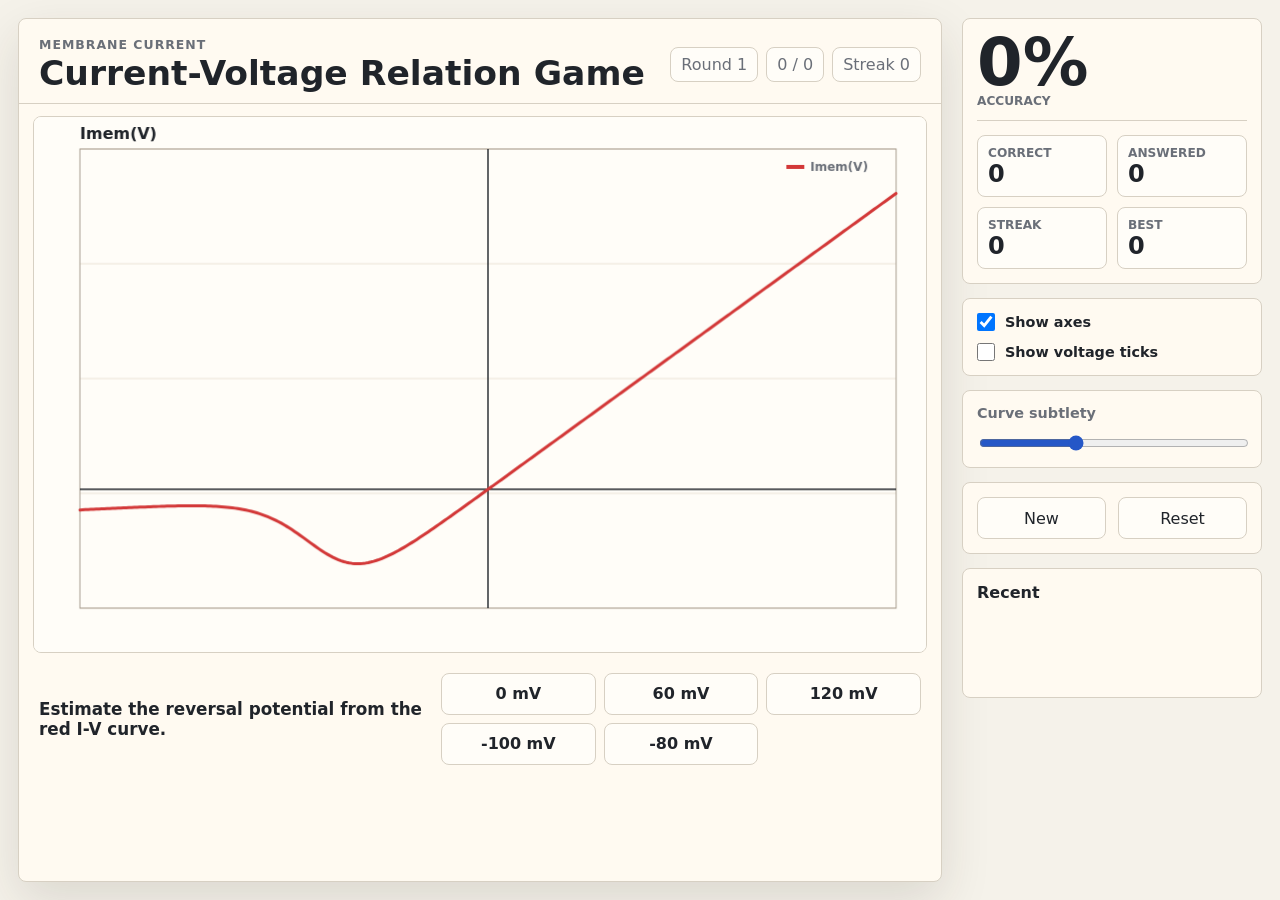
==== index.html @ fb49e8a4 "Add browser current-voltage game" ====
<!doctype html>
<html lang="en">
<head>
  <meta charset="utf-8">
  <meta name="viewport" content="width=device-width, initial-scale=1">
  <meta name="theme-color" content="#f5f2ea">
  <meta name="apple-mobile-web-app-capable" content="yes">
  <meta name="apple-mobile-web-app-title" content="I-V Game">
  <meta name="apple-mobile-web-app-status-bar-style" content="default">
  <title>Current-Voltage Relation Game</title>
  <link rel="stylesheet" href="styles.css">
</head>
<body>
  <main class="app-shell">
    <section class="play-area" aria-labelledby="game-title">
      <div class="top-bar">
        <div>
          <p class="eyebrow">Membrane current</p>
          <h1 id="game-title">Current-Voltage Relation Game</h1>
        </div>
        <div class="score-strip" aria-label="Score">
          <span id="roundLabel">Round 1</span>
          <span id="scoreLabel">0 / 0</span>
          <span id="streakLabel">Streak 0</span>
        </div>
      </div>

      <div class="canvas-wrap">
        <canvas id="gameCanvas" width="1200" height="760" aria-label="Current-voltage graph"></canvas>
      </div>

      <div class="question-row">
        <p id="promptText">Estimate the reversal potential from the red I-V curve.</p>
        <div class="answer-grid" id="answerGrid" aria-label="Answer choices"></div>
      </div>

      <section class="reveal-panel" id="revealPanel" aria-live="polite" hidden>
        <div class="verdict-burst" id="verdictBurst">
          <p class="result-label" id="resultLabel">Result</p>
          <p class="result-text" id="resultText"></p>
          <p class="result-detail" id="resultDetail"></p>
        </div>
        <button class="primary-button" id="nextButton" type="button">Next Round</button>
      </section>
    </section>

    <aside class="side-panel" aria-label="Game controls">
      <section class="score-card" aria-label="Running score">
        <div class="score-main">
          <span id="scorePercent">0%</span>
          <span>accuracy</span>
        </div>
        <div class="score-grid">
          <p><span>Correct</span><strong id="correctCount">0</strong></p>
          <p><span>Answered</span><strong id="attemptCount">0</strong></p>
          <p><span>Streak</span><strong id="currentStreak">0</strong></p>
          <p><span>Best</span><strong id="bestStreak">0</strong></p>
        </div>
      </section>

      <div class="control-group">
        <label class="switch-row">
          <input id="showAxesCheckbox" type="checkbox" checked>
          <span>Show axes</span>
        </label>
        <label class="switch-row">
          <input id="showTicksCheckbox" type="checkbox">
          <span>Show voltage ticks</span>
        </label>
      </div>

      <div class="control-group">
        <label for="noiseSlider">Curve subtlety</label>
        <input id="noiseSlider" type="range" min="0" max="100" value="35">
      </div>

      <div class="control-group compact-buttons">
        <button id="newRoundButton" type="button">New</button>
        <button id="resetButton" type="button">Reset</button>
      </div>

      <section class="answer-key" id="answerKey" hidden>
        <div class="legend">
          <span><i class="swatch red"></i>I<sub>mem</sub>(V)</span>
          <span><i class="swatch blue"></i>g(V)</span>
          <span><i class="swatch green"></i>V - E<sub>rev</sub></span>
        </div>
        <dl>
          <div><dt>E<sub>rev</sub></dt><dd id="erevText"></dd></div>
          <div><dt>g(V)</dt><dd id="gateText"></dd></div>
          <div><dt>Rule</dt><dd>I<sub>mem</sub> = g(V)(V - E<sub>rev</sub>)</dd></div>
        </dl>
      </section>

      <section class="history" aria-label="Recent rounds">
        <h2>Recent</h2>
        <ol id="historyList"></ol>
      </section>
    </aside>
  </main>

  <script src="app.js"></script>
</body>
</html>
---- styles.css ----
:root {
  color-scheme: light;
  --paper: #f5f2ea;
  --ink: #20242a;
  --muted: #6a6f78;
  --line: #d7d0c3;
  --panel: #fffaf1;
  --blue: #2557c7;
  --green: #23834f;
  --red: #d33838;
  --amber: #94651d;
  --grid: #ebe3d7;
  --shadow: 0 18px 50px rgba(48, 42, 32, 0.13);
  font-family: Inter, ui-sans-serif, system-ui, -apple-system, BlinkMacSystemFont, "Segoe UI", sans-serif;
}

* {
  box-sizing: border-box;
}

body {
  margin: 0;
  min-height: 100vh;
  color: var(--ink);
  background: var(--paper);
}

button,
input {
  font: inherit;
}

button {
  min-height: 42px;
  border: 1px solid var(--line);
  border-radius: 8px;
  color: var(--ink);
  background: #fffdf8;
  cursor: pointer;
}

button:hover {
  border-color: #b9ad9e;
}

button:focus-visible,
input:focus-visible {
  outline: 3px solid rgba(37, 87, 199, 0.24);
  outline-offset: 2px;
}

.app-shell {
  display: grid;
  grid-template-columns: minmax(0, 1fr) 300px;
  gap: 20px;
  min-height: 100vh;
  padding: 18px;
}

.play-area {
  display: flex;
  flex-direction: column;
  min-width: 0;
  border: 1px solid var(--line);
  border-radius: 8px;
  background: var(--panel);
  box-shadow: var(--shadow);
  overflow: hidden;
}

.top-bar {
  display: flex;
  align-items: center;
  justify-content: space-between;
  gap: 18px;
  padding: 18px 20px 12px;
  border-bottom: 1px solid var(--line);
}

.eyebrow {
  margin: 0 0 3px;
  color: var(--muted);
  font-size: 0.78rem;
  font-weight: 700;
  letter-spacing: 0.08em;
  text-transform: uppercase;
}

h1 {
  margin: 0;
  font-size: clamp(1.45rem, 2.7vw, 2.55rem);
  line-height: 1.05;
}

.score-strip {
  display: flex;
  gap: 8px;
  align-items: center;
  color: var(--muted);
  white-space: nowrap;
}

.score-strip span {
  padding: 7px 10px;
  border: 1px solid var(--line);
  border-radius: 8px;
  background: #fffdf8;
}

.canvas-wrap {
  min-height: 0;
  padding: 12px 14px 6px;
}

canvas {
  display: block;
  width: 100%;
  aspect-ratio: 5 / 3;
  max-height: calc(100vh - 230px);
  border: 1px solid var(--line);
  border-radius: 8px;
  background: #fffdf8;
}

.question-row {
  display: grid;
  grid-template-columns: minmax(220px, 1fr) minmax(260px, 480px);
  gap: 16px;
  align-items: center;
  padding: 14px 20px 18px;
}

.question-row p {
  margin: 0;
  font-size: 1.05rem;
  font-weight: 700;
}

.answer-grid {
  display: grid;
  grid-template-columns: repeat(3, minmax(0, 1fr));
  gap: 8px;
}

.answer-button {
  font-weight: 800;
}

.answer-button.correct {
  border-color: rgba(35, 131, 79, 0.65);
  background: rgba(35, 131, 79, 0.13);
}

.answer-button.incorrect {
  border-color: rgba(211, 56, 56, 0.65);
  background: rgba(211, 56, 56, 0.12);
}

.reveal-panel {
  display: flex;
  align-items: center;
  justify-content: space-between;
  gap: 18px;
  padding: 18px 20px;
  border-top: 1px solid var(--line);
  background: #f1e9dc;
}

.reveal-panel.is-correct {
  background: linear-gradient(90deg, rgba(35, 131, 79, 0.18), #f1e9dc 70%);
}

.reveal-panel.is-incorrect {
  background: linear-gradient(90deg, rgba(211, 56, 56, 0.14), #f1e9dc 70%);
}

.result-label {
  margin: 0 0 4px;
  color: var(--muted);
  font-size: 0.78rem;
  font-weight: 800;
  text-transform: uppercase;
}

.result-text {
  margin: 0;
  font-size: clamp(2rem, 5vw, 4.2rem);
  font-weight: 900;
  line-height: 0.95;
}

.result-detail {
  margin: 8px 0 0;
  color: var(--muted);
  font-size: 1rem;
  font-weight: 750;
}

.primary-button {
  min-width: 132px;
  border-color: #242831;
  color: #fff;
  background: #242831;
  font-weight: 800;
}

.side-panel {
  display: flex;
  flex-direction: column;
  gap: 14px;
  min-width: 0;
}

.score-card,
.control-group,
.answer-key,
.history {
  border: 1px solid var(--line);
  border-radius: 8px;
  background: var(--panel);
  padding: 14px;
}

.score-main {
  display: grid;
  gap: 2px;
  padding-bottom: 12px;
  border-bottom: 1px solid var(--line);
}

.score-main span:first-child {
  font-size: clamp(2.4rem, 8vw, 4.1rem);
  font-weight: 900;
  line-height: 0.9;
}

.score-main span:last-child,
.score-grid span {
  color: var(--muted);
  font-size: 0.76rem;
  font-weight: 800;
  text-transform: uppercase;
}

.score-grid {
  display: grid;
  grid-template-columns: 1fr 1fr;
  gap: 10px;
  margin-top: 14px;
}

.score-grid p {
  display: grid;
  gap: 2px;
  margin: 0;
  padding: 10px;
  border: 1px solid var(--line);
  border-radius: 8px;
  background: #fffdf8;
}

.score-grid strong {
  font-size: 1.5rem;
  line-height: 1;
}

.control-group {
  display: grid;
  gap: 12px;
}

.control-group label {
  color: var(--muted);
  font-size: 0.9rem;
  font-weight: 750;
}

.switch-row {
  display: grid;
  grid-template-columns: 18px 1fr;
  gap: 10px;
  align-items: center;
  color: var(--ink) !important;
}

.switch-row input {
  width: 18px;
  height: 18px;
  margin: 0;
}

input[type="range"] {
  width: 100%;
  accent-color: var(--blue);
}

.compact-buttons {
  grid-template-columns: 1fr 1fr;
}

.legend {
  display: flex;
  flex-wrap: wrap;
  gap: 12px;
  margin-bottom: 12px;
  color: var(--muted);
  font-size: 0.88rem;
  font-weight: 750;
}

.swatch {
  display: inline-block;
  width: 18px;
  height: 4px;
  margin-right: 6px;
  vertical-align: middle;
  border-radius: 2px;
}

.swatch.red {
  background: var(--red);
}

.swatch.blue {
  background: var(--blue);
}

.swatch.green {
  background: var(--green);
}

dl {
  display: grid;
  gap: 8px;
  margin: 0;
}

dl div {
  display: grid;
  grid-template-columns: 70px 1fr;
  gap: 8px;
}

dt {
  color: var(--muted);
  font-weight: 800;
}

dd {
  margin: 0;
  font-weight: 700;
}

.history {
  min-height: 130px;
}

.history h2 {
  margin: 0 0 10px;
  font-size: 1rem;
}

.history ol {
  display: grid;
  gap: 8px;
  margin: 0;
  padding-left: 22px;
  color: var(--muted);
}

.history li.correct {
  color: var(--green);
}

.history li.incorrect {
  color: var(--amber);
}

[hidden] {
  display: none !important;
}

@media (max-width: 900px) {
  .app-shell {
    grid-template-columns: 1fr;
    padding: 10px;
  }

  .side-panel {
    display: grid;
    grid-template-columns: repeat(2, minmax(0, 1fr));
  }

  .score-card,
  .answer-key,
  .history {
    grid-column: 1 / -1;
  }
}

@media (max-width: 660px) {
  .top-bar,
  .reveal-panel {
    align-items: stretch;
    flex-direction: column;
  }

  .question-row {
    grid-template-columns: 1fr;
  }

  .answer-grid {
    grid-template-columns: repeat(2, minmax(0, 1fr));
  }

  .score-strip {
    justify-content: space-between;
  }

  .side-panel {
    grid-template-columns: 1fr;
  }

  canvas {
    aspect-ratio: 4 / 3;
    max-height: none;
  }
}
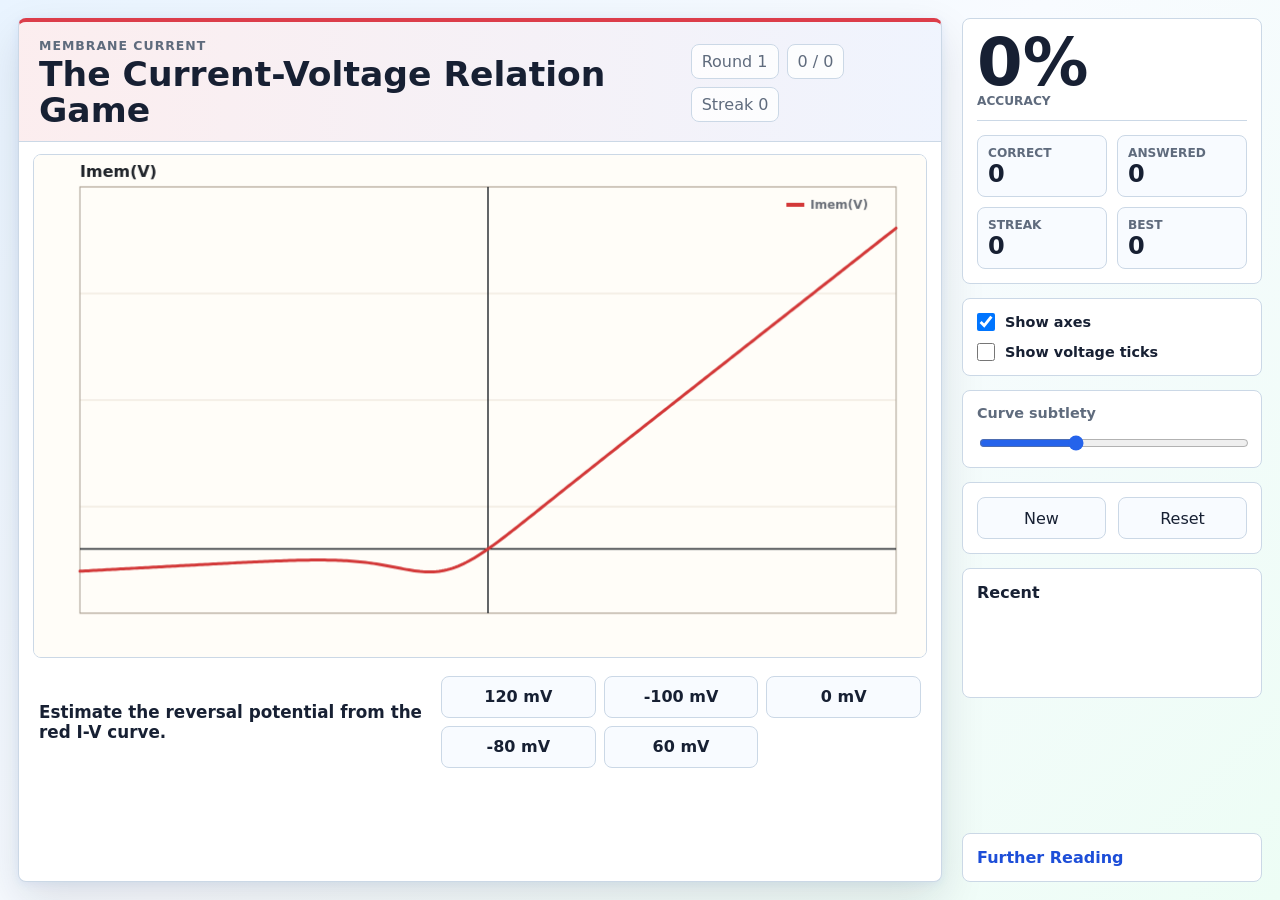
==== commit e6b325a4: "Improve game polish and add further reading" ====
--- a/index.html
+++ b/index.html
@@ -5,10 +5,10 @@
   <meta name="viewport" content="width=device-width, initial-scale=1">
   <meta name="theme-color" content="#f5f2ea">
   <meta name="apple-mobile-web-app-capable" content="yes">
-  <meta name="apple-mobile-web-app-title" content="I-V Game">
+  <meta name="apple-mobile-web-app-title" content="The Current-Voltage Relation Game">
   <meta name="apple-mobile-web-app-status-bar-style" content="default">
-  <title>Current-Voltage Relation Game</title>
-  <link rel="stylesheet" href="styles.css">
+  <title>The Current-Voltage Relation Game</title>
+  <link rel="stylesheet" href="styles.css?v=2026-06-20-reading">
 </head>
 <body>
   <main class="app-shell">
@@ -16,7 +16,7 @@
       <div class="top-bar">
         <div>
           <p class="eyebrow">Membrane current</p>
-          <h1 id="game-title">Current-Voltage Relation Game</h1>
+          <h1 id="game-title">The Current-Voltage Relation Game</h1>
         </div>
         <div class="score-strip" aria-label="Score">
           <span id="roundLabel">Round 1</span>
@@ -96,9 +96,13 @@
         <h2>Recent</h2>
         <ol id="historyList"></ol>
       </section>
+
+      <nav class="reading-nav" aria-label="Further reading">
+        <a href="further-reading.html">Further Reading</a>
+      </nav>
     </aside>
   </main>
 
-  <script src="app.js"></script>
+  <script src="app.js?v=2026-06-20"></script>
 </body>
 </html>
--- a/styles.css
+++ b/styles.css
@@ -1,16 +1,18 @@
 :root {
   color-scheme: light;
-  --paper: #f5f2ea;
-  --ink: #20242a;
-  --muted: #6a6f78;
-  --line: #d7d0c3;
-  --panel: #fffaf1;
-  --blue: #2557c7;
-  --green: #23834f;
-  --red: #d33838;
-  --amber: #94651d;
-  --grid: #ebe3d7;
-  --shadow: 0 18px 50px rgba(48, 42, 32, 0.13);
+  --paper: #eef6fb;
+  --ink: #172033;
+  --muted: #5f6b7d;
+  --line: #cbd8e6;
+  --panel: #ffffff;
+  --button: #f8fbff;
+  --button-hover: #edf6ff;
+  --blue: #2563eb;
+  --green: #07936b;
+  --red: #dc3d4a;
+  --amber: #b45f06;
+  --grid: #e2eaf3;
+  --shadow: 0 18px 45px rgba(15, 23, 42, 0.12), 0 2px 10px rgba(37, 99, 235, 0.08);
   font-family: Inter, ui-sans-serif, system-ui, -apple-system, BlinkMacSystemFont, "Segoe UI", sans-serif;
 }
 
@@ -22,7 +24,8 @@
   margin: 0;
   min-height: 100vh;
   color: var(--ink);
-  background: var(--paper);
+  background:
+    linear-gradient(135deg, #e9f4ff 0%, #f8fbff 48%, #edfdf5 100%);
 }
 
 button,
@@ -35,12 +38,21 @@
   border: 1px solid var(--line);
   border-radius: 8px;
   color: var(--ink);
-  background: #fffdf8;
+  background: var(--button);
   cursor: pointer;
-}
-
-button:hover {
-  border-color: #b9ad9e;
+  transition: background 160ms ease, border-color 160ms ease, box-shadow 160ms ease, transform 160ms ease;
+}
+
+button:not(:disabled):hover {
+  border-color: #93b4df;
+  background: var(--button-hover);
+  box-shadow: 0 5px 14px rgba(37, 99, 235, 0.12);
+  transform: translateY(-1px);
+}
+
+button:disabled {
+  cursor: default;
+  opacity: 0.88;
 }
 
 button:focus-visible,
@@ -62,6 +74,7 @@
   flex-direction: column;
   min-width: 0;
   border: 1px solid var(--line);
+  border-top: 4px solid var(--red);
   border-radius: 8px;
   background: var(--panel);
   box-shadow: var(--shadow);
@@ -73,8 +86,9 @@
   align-items: center;
   justify-content: space-between;
   gap: 18px;
-  padding: 18px 20px 12px;
+  padding: 16px 20px 12px;
   border-bottom: 1px solid var(--line);
+  background: linear-gradient(90deg, rgba(220, 61, 74, 0.09), rgba(37, 99, 235, 0.07));
 }
 
 .eyebrow {
@@ -94,6 +108,7 @@
 
 .score-strip {
   display: flex;
+  flex-wrap: wrap;
   gap: 8px;
   align-items: center;
   color: var(--muted);
@@ -104,7 +119,7 @@
   padding: 7px 10px;
   border: 1px solid var(--line);
   border-radius: 8px;
-  background: #fffdf8;
+  background: rgba(255, 255, 255, 0.82);
 }
 
 .canvas-wrap {
@@ -116,10 +131,10 @@
   display: block;
   width: 100%;
   aspect-ratio: 5 / 3;
-  max-height: calc(100vh - 230px);
-  border: 1px solid var(--line);
-  border-radius: 8px;
-  background: #fffdf8;
+  max-height: min(56vh, calc(100vh - 265px));
+  border: 1px solid var(--line);
+  border-radius: 8px;
+  background: #ffffff;
 }
 
 .question-row {
@@ -127,7 +142,7 @@
   grid-template-columns: minmax(220px, 1fr) minmax(260px, 480px);
   gap: 16px;
   align-items: center;
-  padding: 14px 20px 18px;
+  padding: 12px 20px 14px;
 }
 
 .question-row p {
@@ -148,12 +163,16 @@
 
 .answer-button.correct {
   border-color: rgba(35, 131, 79, 0.65);
-  background: rgba(35, 131, 79, 0.13);
+  color: #075b43;
+  background: rgba(7, 147, 107, 0.14);
+  box-shadow: inset 0 -3px 0 rgba(7, 147, 107, 0.24);
 }
 
 .answer-button.incorrect {
   border-color: rgba(211, 56, 56, 0.65);
-  background: rgba(211, 56, 56, 0.12);
+  color: #8f1722;
+  background: rgba(220, 61, 74, 0.13);
+  box-shadow: inset 0 -3px 0 rgba(220, 61, 74, 0.20);
 }
 
 .reveal-panel {
@@ -163,15 +182,28 @@
   gap: 18px;
   padding: 18px 20px;
   border-top: 1px solid var(--line);
-  background: #f1e9dc;
+  background: #f6fbff;
 }
 
 .reveal-panel.is-correct {
-  background: linear-gradient(90deg, rgba(35, 131, 79, 0.18), #f1e9dc 70%);
+  background: linear-gradient(90deg, rgba(7, 147, 107, 0.18), #f6fbff 72%);
 }
 
 .reveal-panel.is-incorrect {
-  background: linear-gradient(90deg, rgba(211, 56, 56, 0.14), #f1e9dc 70%);
+  background: linear-gradient(90deg, rgba(220, 61, 74, 0.14), #f6fbff 72%);
+}
+
+.verdict-burst {
+  min-width: 0;
+  animation: verdict-pop 360ms ease-out;
+}
+
+.verdict-burst.is-correct .result-text {
+  color: var(--green);
+}
+
+.verdict-burst.is-incorrect .result-text {
+  color: var(--red);
 }
 
 .result-label {
@@ -198,9 +230,9 @@
 
 .primary-button {
   min-width: 132px;
-  border-color: #242831;
+  border-color: #1d4ed8;
   color: #fff;
-  background: #242831;
+  background: #1d4ed8;
   font-weight: 800;
 }
 
@@ -256,7 +288,7 @@
   padding: 10px;
   border: 1px solid var(--line);
   border-radius: 8px;
-  background: #fffdf8;
+  background: #f8fbff;
 }
 
 .score-grid strong {
@@ -376,6 +408,112 @@
   color: var(--amber);
 }
 
+.reading-nav {
+  margin-top: auto;
+  border: 1px solid var(--line);
+  border-radius: 8px;
+  background: var(--panel);
+  padding: 14px;
+}
+
+.reading-nav a,
+.back-link a {
+  color: #1d4ed8;
+  font-weight: 850;
+  text-decoration: none;
+}
+
+.reading-nav a:hover,
+.back-link a:hover {
+  text-decoration: underline;
+}
+
+.reading-shell {
+  min-height: 100vh;
+  padding: 24px;
+}
+
+.reading-page {
+  max-width: 860px;
+  margin: 0 auto;
+  border: 1px solid var(--line);
+  border-top: 4px solid var(--red);
+  border-radius: 8px;
+  background: var(--panel);
+  box-shadow: var(--shadow);
+  padding: clamp(22px, 4vw, 44px);
+}
+
+.reading-page h1 {
+  margin-bottom: 18px;
+}
+
+.reading-page h2 {
+  margin: 28px 0 8px;
+  font-size: 1.18rem;
+}
+
+.reading-page p {
+  margin: 0 0 14px;
+  color: var(--ink);
+  font-size: 1rem;
+  line-height: 1.65;
+}
+
+.reading-page .lede {
+  color: var(--muted);
+  font-size: 1.08rem;
+  font-weight: 650;
+}
+
+.equation {
+  display: block;
+  margin: 18px 0 22px !important;
+  padding: 14px 16px;
+  border: 1px solid var(--line);
+  border-radius: 8px;
+  background: #f8fbff;
+  font-family: ui-monospace, SFMono-Regular, Menlo, Consolas, monospace;
+  font-weight: 800;
+  text-align: center;
+}
+
+.resource-list {
+  display: grid;
+  gap: 10px;
+  margin: 0;
+  padding-left: 22px;
+}
+
+.resource-list li {
+  line-height: 1.55;
+}
+
+.resource-list a {
+  color: #1d4ed8;
+  font-weight: 850;
+}
+
+.back-link {
+  margin-top: 30px !important;
+}
+
+@keyframes verdict-pop {
+  0% {
+    opacity: 0;
+    transform: translateY(10px) scale(0.96);
+  }
+
+  70% {
+    transform: translateY(0) scale(1.03);
+  }
+
+  100% {
+    opacity: 1;
+    transform: translateY(0) scale(1);
+  }
+}
+
 [hidden] {
   display: none !important;
 }
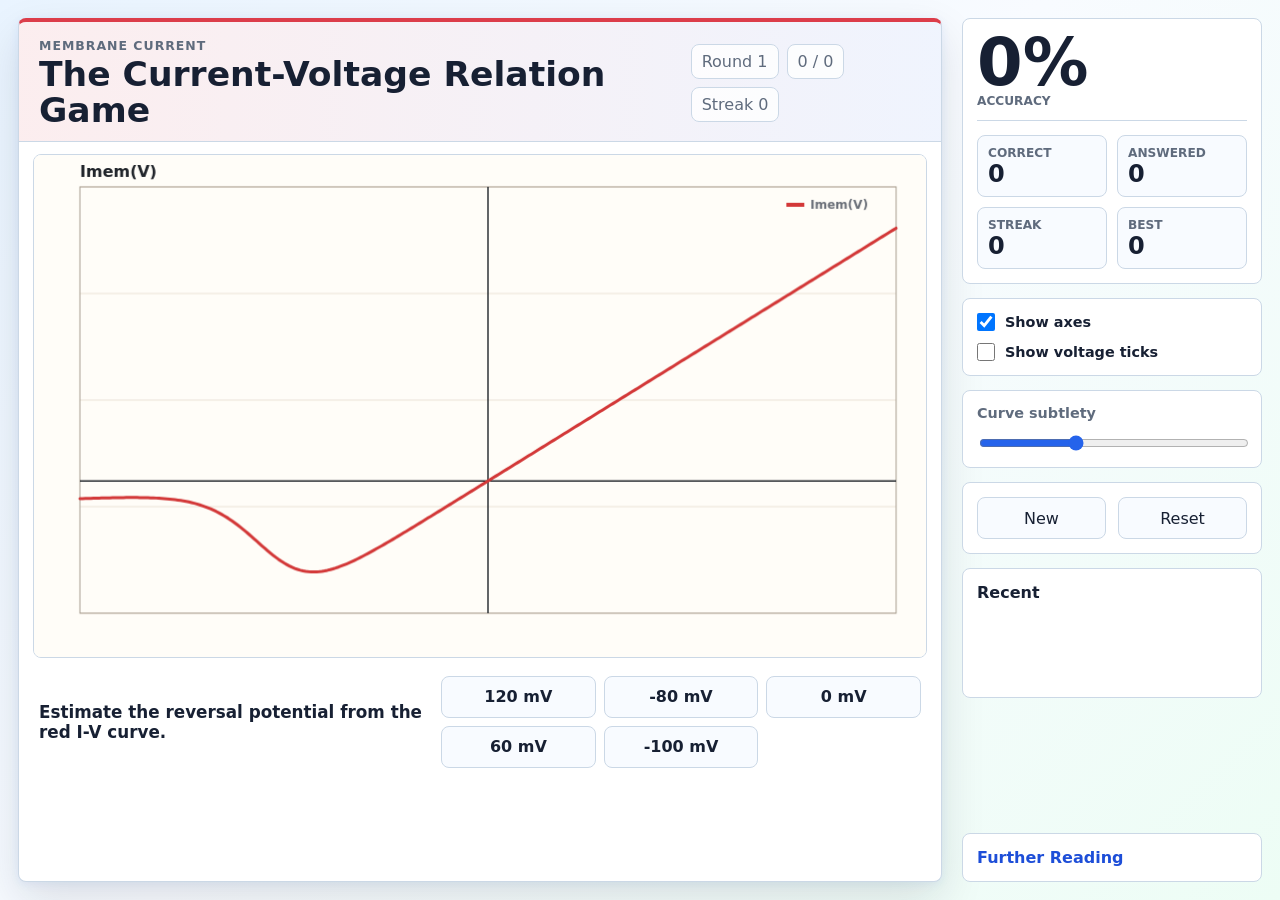
==== commit d19bd2f5: "Enable shared GoatCounter analytics" ====
--- a/index.html
+++ b/index.html
@@ -9,6 +9,7 @@
   <meta name="apple-mobile-web-app-status-bar-style" content="default">
   <title>The Current-Voltage Relation Game</title>
   <link rel="stylesheet" href="styles.css?v=2026-06-20-reading">
+  <script data-goatcounter="https://gregconradismith.goatcounter.com/count" async src="https://gc.zgo.at/count.js"></script>
 </head>
 <body>
   <main class="app-shell">
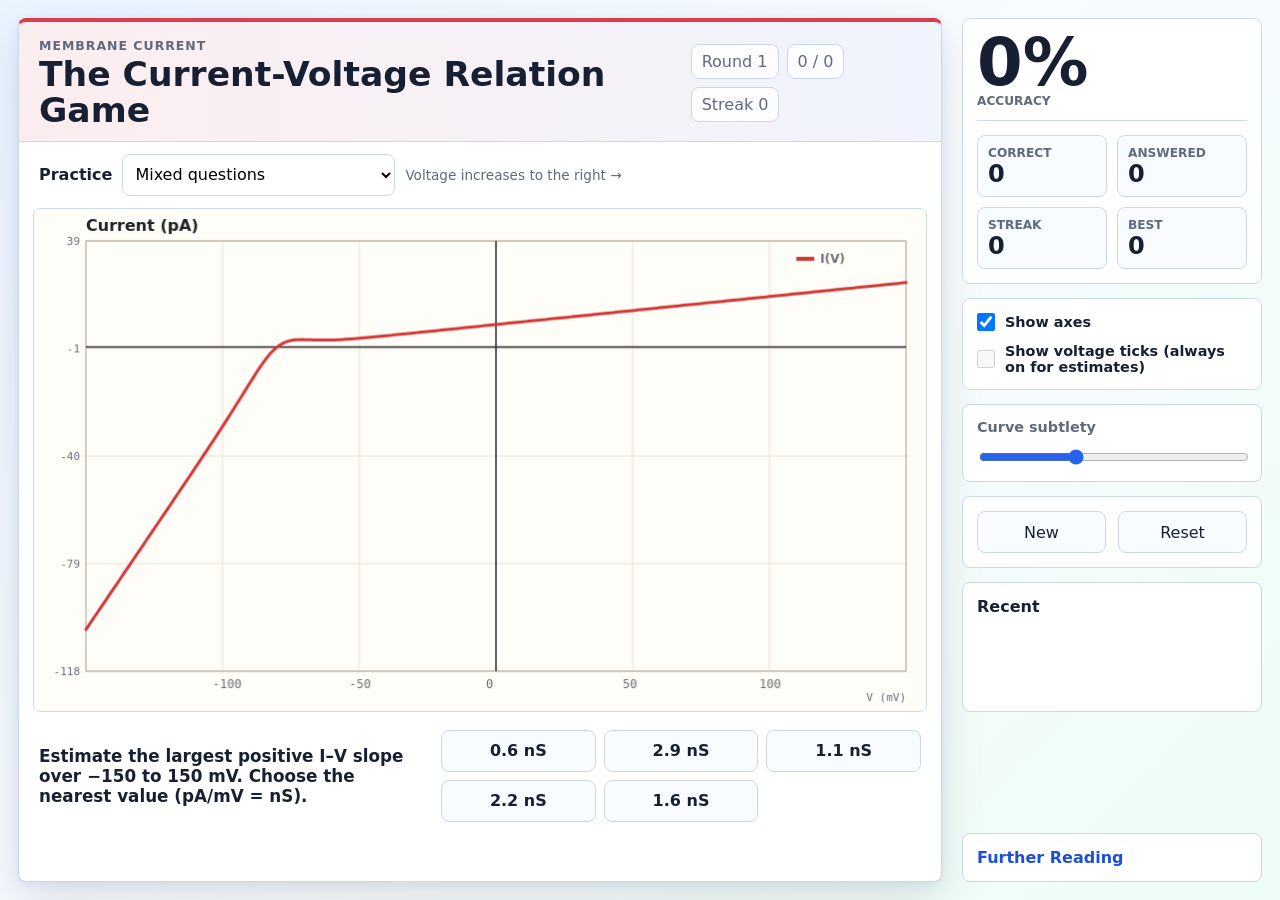
==== commit 79d4557c: "Add conductance and activation practice questions" ====
--- a/index.html
+++ b/index.html
@@ -8,7 +8,7 @@
   <meta name="apple-mobile-web-app-title" content="The Current-Voltage Relation Game">
   <meta name="apple-mobile-web-app-status-bar-style" content="default">
   <title>The Current-Voltage Relation Game</title>
-  <link rel="stylesheet" href="styles.css?v=2026-06-20-reading">
+  <link rel="stylesheet" href="styles.css?v=2026-09-22-topics">
   <script data-goatcounter="https://gregconradismith.goatcounter.com/count" async src="https://gc.zgo.at/count.js"></script>
 </head>
 <body>
@@ -26,6 +26,18 @@
         </div>
       </div>
 
+      <div class="topic-control">
+        <label for="topicSelect">Practice</label>
+        <select id="topicSelect">
+          <option value="mixed">Mixed questions</option>
+          <option value="reversal">Reversal potential</option>
+          <option value="direction">Activation or deactivation</option>
+          <option value="midpoint">Half-maximal voltage</option>
+          <option value="maximum">Maximum conductance</option>
+          <option value="slope">Maximum slope conductance</option>
+        </select>
+        <span>Voltage increases to the right →</span>
+      </div>
       <div class="canvas-wrap">
         <canvas id="gameCanvas" width="1200" height="760" aria-label="Current-voltage graph"></canvas>
       </div>
@@ -66,7 +78,7 @@
         </label>
         <label class="switch-row">
           <input id="showTicksCheckbox" type="checkbox">
-          <span>Show voltage ticks</span>
+          <span>Show voltage ticks (always on for estimates)</span>
         </label>
       </div>
 
@@ -84,11 +96,14 @@
         <div class="legend">
           <span><i class="swatch red"></i>I<sub>mem</sub>(V)</span>
           <span><i class="swatch blue"></i>g(V)</span>
-          <span><i class="swatch green"></i>V - E<sub>rev</sub></span>
+          <span><i class="swatch green"></i>V − E<sub>rev</sub></span>
+
         </div>
         <dl>
           <div><dt>E<sub>rev</sub></dt><dd id="erevText"></dd></div>
           <div><dt>g(V)</dt><dd id="gateText"></dd></div>
+          <div><dt>Max slope</dt><dd id="slopeText"></dd></div>
+          <div><dt>Driving force</dt><dd>V − E<sub>rev</sub> (mV)</dd></div>
           <div><dt>Rule</dt><dd>I<sub>mem</sub> = g(V)(V - E<sub>rev</sub>)</dd></div>
         </dl>
       </section>
@@ -104,6 +119,6 @@
     </aside>
   </main>
 
-  <script src="app.js?v=2026-06-20"></script>
+  <script src="app.js?v=2026-09-22-topics"></script>
 </body>
 </html>
--- a/styles.css
+++ b/styles.css
@@ -564,3 +564,19 @@
     max-height: none;
   }
 }
+
+.topic-control {
+  display: flex;
+  flex-wrap: wrap;
+  align-items: center;
+  gap: 10px;
+  padding: 12px 20px 0;
+}
+.topic-control label { font-weight: 800; }
+.topic-control span { color: var(--muted); font-size: 0.85rem; }
+select { font: inherit; max-width: 100%; min-height: 42px; border: 1px solid var(--line); border-radius: 8px; background: white; padding: 8px; }
+select:focus-visible { outline: 3px solid #93b4df; }
+.answer-button { padding: 8px; overflow-wrap: anywhere; }
+canvas { min-height: 360px; }
+
+canvas.revealed { min-height: 600px; max-height: none; }
